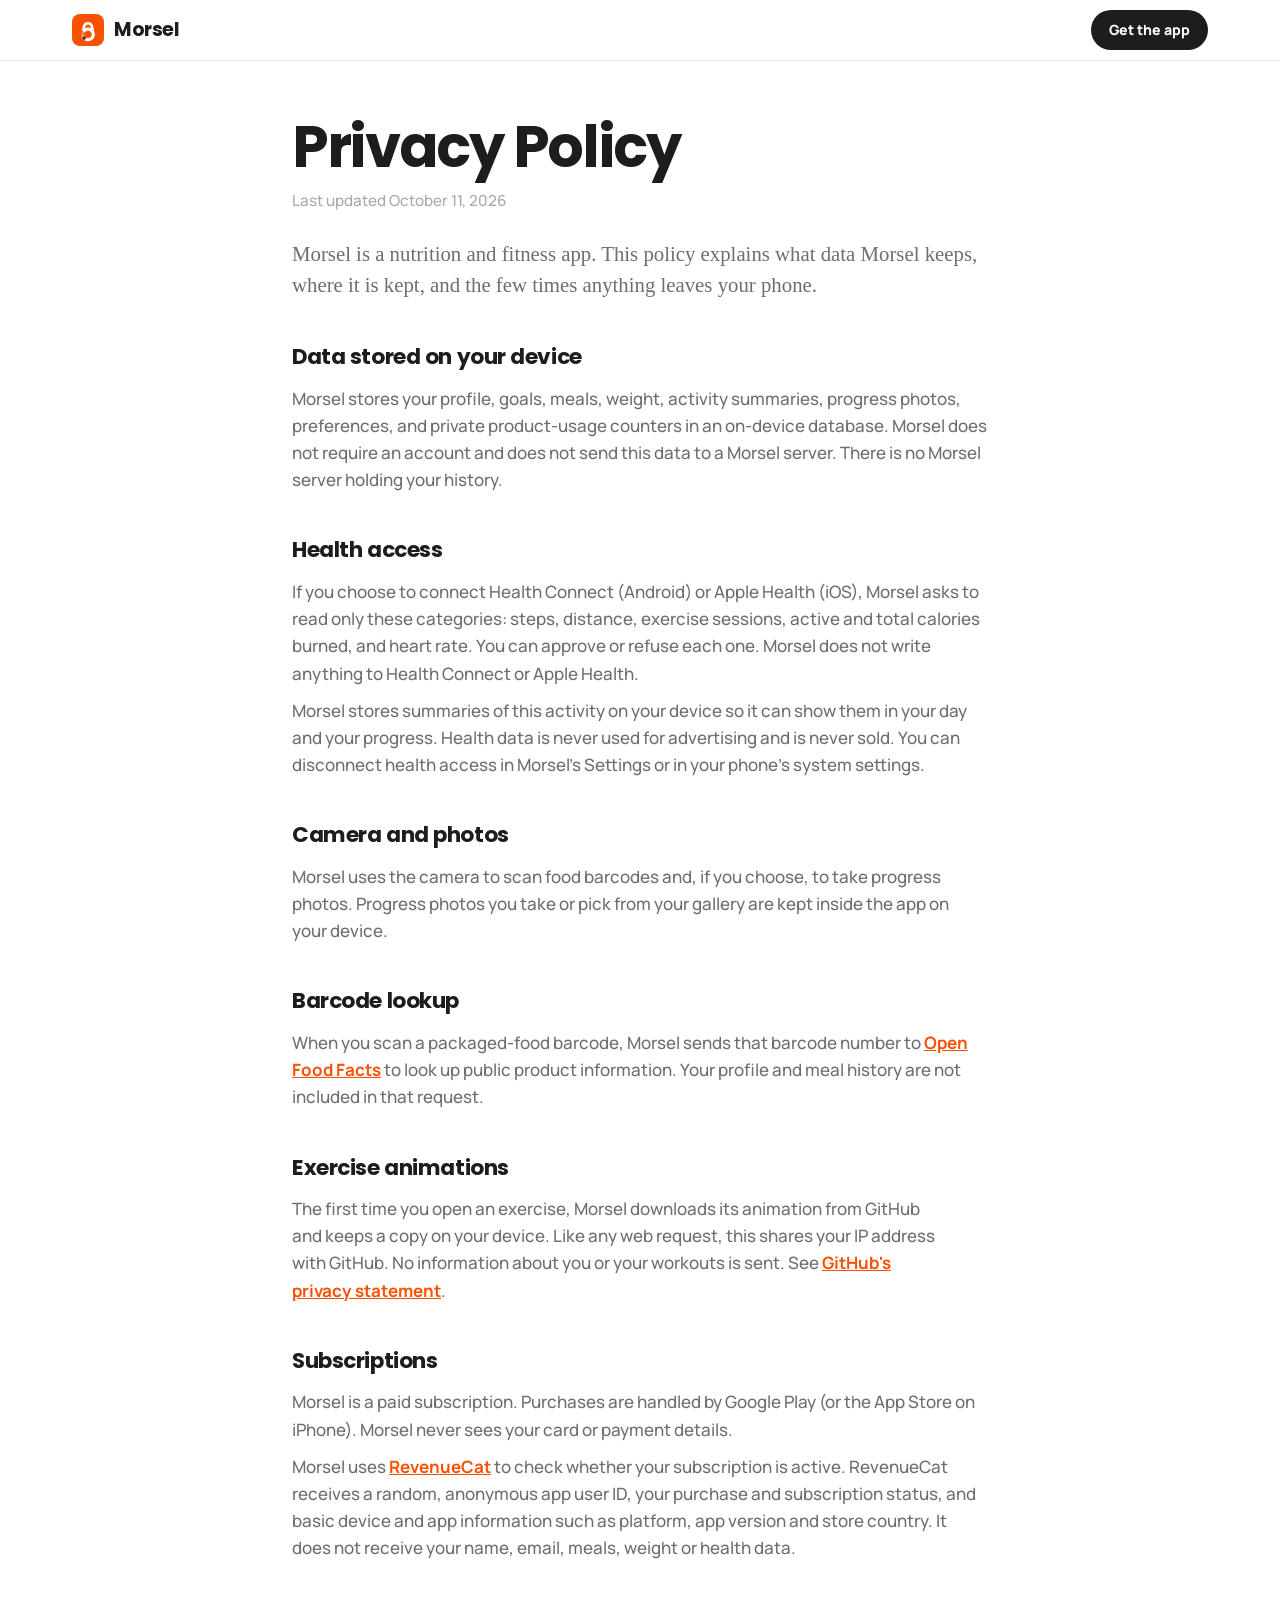
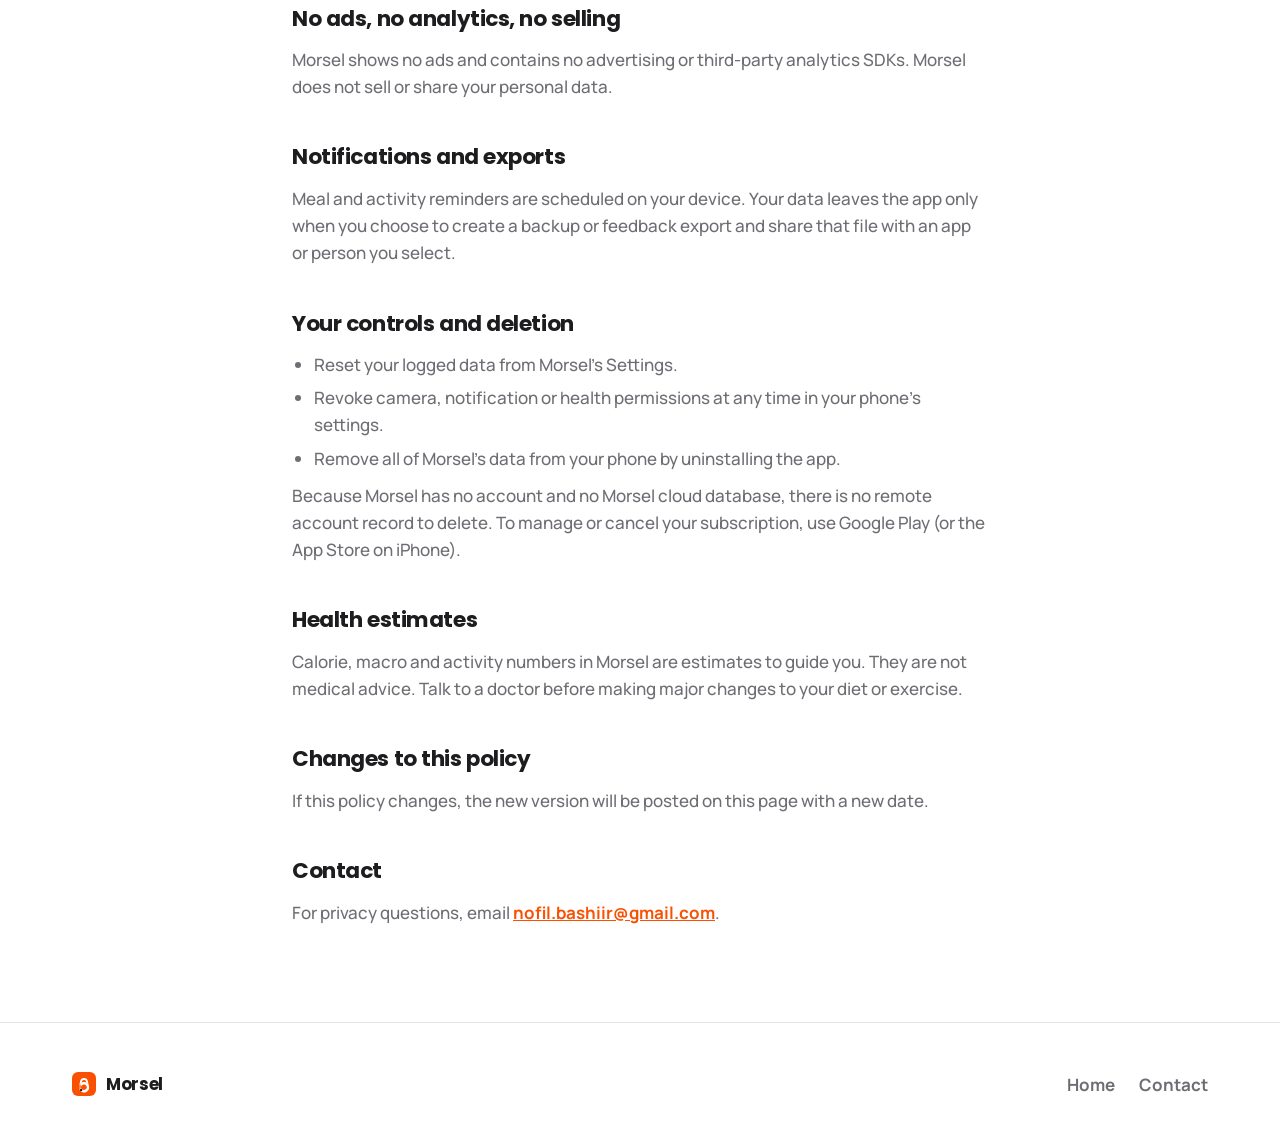
==== privacy.html @ 5d813081 "Morsel landing page and privacy policy Co-Authored-By: Claude Opus 5.5 <noreply@anthropic.com>" ====
<!doctype html>
<html lang="en">
<head>
  <meta charset="utf-8">
  <meta name="viewport" content="width=device-width, initial-scale=1">
  <title>Morsel Privacy Policy</title>
  <meta name="description" content="How Morsel handles your data: stored on your device, no account, no ads.">
  <meta name="theme-color" content="#FA5002">
  <link rel="icon" type="image/svg+xml" href="img/morsel-icon.svg">
  <link rel="icon" type="image/png" href="img/favicon.png">
  <link rel="preconnect" href="https://fonts.googleapis.com">
  <link rel="preconnect" href="https://fonts.gstatic.com" crossorigin>
  <link href="https://fonts.googleapis.com/css2?family=Manrope:wght@500;600;700;800&family=Poppins:wght@600;700&display=swap" rel="stylesheet">
  <link rel="stylesheet" href="styles.css?v=7">
</head>
<body>

  <header class="nav">
    <div class="wrap nav-inner">
      <a class="brand" href="index.html" aria-label="Morsel home">
        <img src="img/morsel-icon.svg" alt="" width="32" height="32">
        <span>Morsel</span>
      </a>
      <a class="nav-cta" href="https://play.google.com/store/apps/details?id=com.morsel.app">Get the app</a>
    </div>
  </header>

  <main class="doc">
    <div class="wrap">
      <h1>Privacy Policy</h1>
      <p class="updated">Last updated October 11, 2026</p>
      <p class="intro">Morsel is a nutrition and fitness app. This policy explains what data Morsel keeps, where it is kept, and the few times anything leaves your phone.</p>

      <section>
        <h2>Data stored on your device</h2>
        <p>Morsel stores your profile, goals, meals, weight, activity summaries, progress photos, preferences, and private product-usage counters in an on-device database. Morsel does not require an account and does not send this data to a Morsel server. There is no Morsel server holding your history.</p>
      </section>

      <section>
        <h2>Health access</h2>
        <p>If you choose to connect Health Connect (Android) or Apple Health (iOS), Morsel asks to read only these categories: steps, distance, exercise sessions, active and total calories burned, and heart rate. You can approve or refuse each one. Morsel does not write anything to Health Connect or Apple Health.</p>
        <p>Morsel stores summaries of this activity on your device so it can show them in your day and your progress. Health data is never used for advertising and is never sold. You can disconnect health access in Morsel's Settings or in your phone's system settings.</p>
      </section>

      <section>
        <h2>Camera and photos</h2>
        <p>Morsel uses the camera to scan food barcodes and, if you choose, to take progress photos. Progress photos you take or pick from your gallery are kept inside the app on your device.</p>
      </section>

      <section>
        <h2>Barcode lookup</h2>
        <p>When you scan a packaged-food barcode, Morsel sends that barcode number to <a href="https://world.openfoodfacts.org/privacy">Open Food Facts</a> to look up public product information. Your profile and meal history are not included in that request.</p>
      </section>

      <section>
        <h2>Exercise animations</h2>
        <p>The first time you open an exercise, Morsel downloads its animation from GitHub and keeps a copy on your device. Like any web request, this shares your IP address with GitHub. No information about you or your workouts is sent. See <a href="https://docs.github.com/en/site-policy/privacy-policies/github-general-privacy-statement">GitHub's privacy statement</a>.</p>
      </section>

      <section>
        <h2>Subscriptions</h2>
        <p>Morsel is a paid subscription. Purchases are handled by Google Play (or the App Store on iPhone). Morsel never sees your card or payment details.</p>
        <p>Morsel uses <a href="https://www.revenuecat.com/privacy/">RevenueCat</a> to check whether your subscription is active. RevenueCat receives a random, anonymous app user ID, your purchase and subscription status, and basic device and app information such as platform, app version and store country. It does not receive your name, email, meals, weight or health data.</p>
      </section>

      <section>
        <h2>No ads, no analytics, no selling</h2>
        <p>Morsel shows no ads and contains no advertising or third-party analytics SDKs. Morsel does not sell or share your personal data.</p>
      </section>

      <section>
        <h2>Notifications and exports</h2>
        <p>Meal and activity reminders are scheduled on your device. Your data leaves the app only when you choose to create a backup or feedback export and share that file with an app or person you select.</p>
      </section>

      <section>
        <h2>Your controls and deletion</h2>
        <ul>
          <li>Reset your logged data from Morsel's Settings.</li>
          <li>Revoke camera, notification or health permissions at any time in your phone's settings.</li>
          <li>Remove all of Morsel's data from your phone by uninstalling the app.</li>
        </ul>
        <p>Because Morsel has no account and no Morsel cloud database, there is no remote account record to delete. To manage or cancel your subscription, use Google Play (or the App Store on iPhone).</p>
      </section>

      <section>
        <h2>Health estimates</h2>
        <p>Calorie, macro and activity numbers in Morsel are estimates to guide you. They are not medical advice. Talk to a doctor before making major changes to your diet or exercise.</p>
      </section>

      <section>
        <h2>Changes to this policy</h2>
        <p>If this policy changes, the new version will be posted on this page with a new date.</p>
      </section>

      <section>
        <h2>Contact</h2>
        <p>For privacy questions, email <a href="mailto:nofil.bashiir@gmail.com">nofil.bashiir@gmail.com</a>.</p>
      </section>
    </div>
  </main>

  <footer class="footer">
    <div class="wrap footer-inner">
      <a class="brand brand-small" href="index.html">
        <img src="img/morsel-icon.svg" alt="" width="24" height="24">
        <span>Morsel</span>
      </a>
      <nav class="footer-links" aria-label="Footer">
        <a href="index.html">Home</a>
        <a href="mailto:nofil.bashiir@gmail.com">Contact</a>
      </nav>
    </div>
  </footer>

</body>
</html>
---- styles.css ----
/* Morsel — landing page. Colours are the app's own tokens (src/lib/theme.tsx). */

:root {
  --accent: #FA5002;
  --accent-mid: #FC854E;
  --accent-light: #FFD5BF;
  --accent-soft: #FFEFE7;
  --grad: linear-gradient(90deg, #FF8A1F 0%, #FA5002 55%, #E2380B 100%);

  --page: #FFFFFF;
  --gray: #F5F5F7;
  --card: #FFFFFF;
  --tile: #E9E9EC;
  --track: #EEEEF1;
  --ink: #1D1D1F;
  --ink-mid: #6E6D73;
  --ink-dim: #A9A8AE;
  --line: #E4E4E8;

  --dark: #000000;
  --dark-card: #1C1C1E;
  --on-dark: #F5F5F7;
  --on-dark-mid: #A1A1A6;

  --display: 'Poppins', system-ui, sans-serif;
  --sans: 'Manrope', system-ui, sans-serif;
  --serif: 'Source Serif 4', Georgia, serif;

  --r-lg: 36px;
  --r-md: 28px;
  --gutter: 16px;
}

@media (prefers-color-scheme: dark) {
  :root:not([data-theme="light"]) {
    --accent: #FF6B26;
    --accent-mid: #E8743F;
    --accent-light: #5A2A14;
    --accent-soft: #2A1A12;
    --page: #0F0F0E;
    --gray: #171716;
    --card: #1F1F1D;
    --tile: #262624;
    --track: #2E2E2B;
    --ink: #F5F4F2;
    --ink-mid: #A8A6A0;
    --ink-dim: #77756F;
    --line: #2E2E2B;
  }
}
:root[data-theme="dark"] {
  --accent: #FF6B26;
  --accent-mid: #E8743F;
  --accent-light: #5A2A14;
  --accent-soft: #2A1A12;
  --page: #0F0F0E;
  --gray: #171716;
  --card: #1F1F1D;
  --tile: #262624;
  --track: #2E2E2B;
  --ink: #F5F4F2;
  --ink-mid: #A8A6A0;
  --ink-dim: #77756F;
  --line: #2E2E2B;
}

*, *::before, *::after { box-sizing: border-box; }
html { scroll-behavior: smooth; -webkit-text-size-adjust: 100%; }
body {
  margin: 0;
  background: var(--page);
  color: var(--ink);
  font-family: var(--sans);
  font-weight: 500;
  font-size: 17px;
  line-height: 1.6;
  -webkit-font-smoothing: antialiased;
  overflow-x: hidden;
}
img { max-width: 100%; display: block; }
a { color: inherit; }
p { margin: 0; text-wrap: pretty; }
h1, h2, h3 { margin: 0; font-family: var(--display); font-weight: 700; color: inherit; text-wrap: balance; }
figure { margin: 0; }

.wrap { width: 100%; max-width: 1200px; margin: 0 auto; padding: 0 var(--gutter); }
@media (min-width: 720px) { :root { --gutter: 32px; } }
.center { text-align: center; }

/* ---------- Type ---------- */

.mega {
  font-size: clamp(2.6rem, 8.4vw, 6.4rem);
  line-height: 1.02;
  letter-spacing: -0.045em;
}
.mega span { display: block; }
.big {
  font-size: clamp(2.2rem, 5.6vw, 4.4rem);
  line-height: 1.04;
  letter-spacing: -0.04em;
}
.big.narrow { max-width: 14ch; }
.grad {
  background: var(--grad);
  -webkit-background-clip: text;
  background-clip: text;
  color: transparent;
  /* Descenders (y, g) sit outside the box without this. */
  padding-bottom: .08em;
}
.serif {
  font-family: var(--serif);
  font-weight: 400;
  color: var(--ink-mid);
}
.lede {
  font-size: clamp(1.2rem, 2.2vw, 1.6rem);
  line-height: 1.45;
  max-width: 40ch;
  margin: 28px auto 0;
}
.lede-left { margin-left: 0; }
.kicker {
  font-family: var(--display);
  font-weight: 600;
  font-size: clamp(1.1rem, 1.8vw, 1.45rem);
  letter-spacing: -0.01em;
  color: var(--accent);
  margin-bottom: 18px;
}
.eyebrow-dim {
  font-family: var(--display);
  font-weight: 500;
  font-size: clamp(1.05rem, 1.7vw, 1.4rem);
  color: var(--on-dark-mid);
  margin-bottom: 24px;
}
.statement {
  font-family: var(--display);
  font-weight: 600;
  font-size: clamp(1.75rem, 3.8vw, 3.2rem);
  line-height: 1.16;
  letter-spacing: -0.035em;
  max-width: 24ch;
}

/* ---------- Sections ---------- */

.sec { padding: 96px 0; background: var(--page); }
.sec-gray { background: var(--gray); }
.sec-dark { background: var(--dark); color: var(--on-dark); }
.sec-dark .serif { color: var(--on-dark-mid); }
@media (min-width: 900px) { .sec { padding: 140px 0; } }

/* ---------- Nav ---------- */

.nav {
  position: sticky; top: 0; z-index: 20;
  background: color-mix(in srgb, var(--page) 82%, transparent);
  backdrop-filter: saturate(1.6) blur(14px);
  -webkit-backdrop-filter: saturate(1.6) blur(14px);
  border-bottom: 1px solid var(--line);
}
.nav-inner { display: flex; align-items: center; justify-content: space-between; height: 60px; }
.brand {
  display: inline-flex; align-items: center; gap: 10px;
  text-decoration: none;
  font-family: var(--display); font-weight: 700; font-size: 1.2rem; letter-spacing: -0.02em;
}
.brand img { border-radius: 8px; }
.nav-cta {
  background: var(--ink); color: var(--page);
  text-decoration: none; font-weight: 800; font-size: .88rem;
  padding: 9px 18px; border-radius: 999px;
}

/* ---------- CTA ---------- */

.cta { display: flex; flex-direction: column; align-items: center; text-align: center; margin-top: 64px; }
.play { display: inline-block; transition: transform .15s ease; }
.play:hover { transform: translateY(-2px); }
.play img { height: auto; }
.cta-note { margin-top: 4px; font-size: .9rem; color: var(--ink-mid); }
.sec-dark .cta-note { color: var(--on-dark-mid); }
.cta-note a { color: var(--accent); font-weight: 700; }

/* ---------- Image slots ---------- */

.slot {
  position: relative;
  overflow: hidden;
  border-radius: var(--r-lg);
  background: var(--tile);
}
.slot img { width: 100%; height: 100%; object-fit: cover; }
.slot figcaption { display: none; }
.slot.empty img { display: none; }
.slot.empty {
  background:
    repeating-linear-gradient(135deg, transparent 0 18px, color-mix(in srgb, var(--accent) 6%, transparent) 18px 36px),
    var(--tile);
}
.slot.empty figcaption {
  position: absolute; inset: 14px;
  display: flex; flex-direction: column; align-items: center; justify-content: center; gap: 6px;
  border: 2px dashed color-mix(in srgb, var(--ink) 18%, transparent);
  border-radius: calc(var(--r-lg) - 12px);
  text-align: center; padding: 20px;
  color: var(--ink-mid); font-size: .82rem; line-height: 1.4;
}
.slot.empty figcaption b { font-family: var(--display); font-size: .95rem; color: var(--ink); }
.sec-dark .slot.empty { --tile: #1C1C1E; }
.sec-dark .slot.empty figcaption { color: var(--on-dark-mid); border-color: rgba(255,255,255,.18); }
.sec-dark .slot.empty figcaption b { color: var(--on-dark); }
.slot-caption {
  position: absolute; left: 28px; bottom: 24px; right: 28px;
  color: #FFFFFF; font-family: var(--display); font-weight: 600; font-size: 1.1rem;
  text-shadow: 0 1px 12px rgba(0,0,0,.4);
}
.slot.empty .slot-caption { display: none; }

/* A phone mockup: transparent PNG sitting at the bottom of its card. */
.slot-phone { background: transparent; border-radius: 0; overflow: visible; }
.slot-phone img { object-fit: contain; object-position: bottom center; }
.slot-phone.empty { background: none; }
.slot-phone.empty figcaption {
  inset: 0 12% 0;
  border-radius: 36px 36px 0 0;
  border-bottom: 0;
}
/* A phone mockup photographed on a tile: the image is the whole tile. */
.slot-stage { --tile: var(--gray); }
.slot-stage-white { --tile: var(--card); }

.ratio-hand  { aspect-ratio: 1280 / 1460; }
.ratio-watch { aspect-ratio: 1600 / 1460; }
.ratio-photo { aspect-ratio: 1400 / 1500; }
.ratio-stage { aspect-ratio: 1200 / 1400; }

/* ---------- Tiles ---------- */

.tiles { display: grid; gap: 16px; margin-top: 72px; }
@media (min-width: 760px) {
  .tiles { gap: 20px; }
  .tiles-hero { grid-template-columns: 1280fr 1600fr; align-items: start; }
  .tiles-hero .ratio-watch { aspect-ratio: auto; height: 100%; }
}

/* ---------- Hero ---------- */

.hero { padding-top: 72px; }
.app-icon {
  display: inline-block;
  border-radius: 30px;
  box-shadow: 0 24px 60px -12px rgba(250, 80, 2, .45), 0 0 0 1px rgba(0,0,0,.04);
}
.app-icon img { border-radius: 30px; width: 120px; height: 120px; }
.app-icon-dark { box-shadow: 0 24px 70px -10px rgba(255, 107, 38, .55); margin-bottom: 40px; }
.app-name {
  font-family: var(--display); font-weight: 700; font-size: 1.7rem; letter-spacing: -0.03em;
  margin: 18px 0 56px;
}
.tags { margin-top: 40px; color: var(--ink-mid); font-weight: 600; font-size: 1rem; }
.tags i { font-style: normal; margin: 0 .35em; color: var(--ink-dim); }
.hero .cta { margin-top: 40px; }

/* ---------- Cards ---------- */

.card {
  background: var(--card);
  border-radius: var(--r-md);
  padding: 32px;
}
.card h3 { font-size: 1.4rem; letter-spacing: -0.025em; line-height: 1.2; }
.card p { margin-top: 12px; color: var(--ink-mid); font-size: 1.08rem; }
.card-dark { background: var(--dark-card); text-align: left; }
.card-dark p { color: var(--on-dark-mid); }

.facts {
  display: grid; gap: 28px;
  margin-top: 72px; padding-top: 40px;
  border-top: 1px solid var(--line);
}
.facts h3 { font-family: var(--sans); font-weight: 700; font-size: 1.05rem; color: var(--ink-mid); }
.facts p { margin-top: 8px; font-size: 1.15rem; line-height: 1.5; }
@media (min-width: 720px) { .facts { grid-template-columns: repeat(4, 1fr); } }

.pair { display: grid; gap: 20px; margin-top: 64px; }
.trio { display: grid; gap: 20px; margin-top: 64px; }
@media (min-width: 760px) {
  .pair { grid-template-columns: 1fr 1fr; }
  .trio { grid-template-columns: repeat(3, 1fr); }
}

.small-print {
  max-width: 62ch; margin: 40px auto 0;
  text-align: center; font-size: .95rem; line-height: 1.55;
  color: var(--ink-dim);
}
.sec-dark .small-print { color: var(--on-dark-mid); }

/* ---------- Problem vs the Morsel way ---------- */

.versus { display: grid; gap: 20px; margin-top: 64px; }
.vs { border-radius: var(--r-lg); padding: 36px 32px 40px; }
.vs h3 { font-size: clamp(1.4rem, 2.4vw, 1.85rem); line-height: 1.15; letter-spacing: -0.03em; margin-top: 28px; }
.vs > p:last-child { margin-top: 12px; font-size: 1.08rem; }
.vs-tag {
  display: inline-block;
  font-weight: 800; font-size: .8rem; letter-spacing: .08em; text-transform: uppercase;
  padding: 6px 12px; border-radius: 999px;
}
.vs-visual { margin-top: 24px; border-radius: 20px; padding: 22px; }
.vs-row { display: flex; align-items: center; gap: 14px; }
.vs-row + .vs-row { margin-top: 12px; }
.vs-label { width: 64px; font-size: .85rem; font-weight: 700; }
.dots { display: flex; gap: 8px; }
.dots i { width: 22px; height: 22px; border-radius: 50%; border: 2px solid currentColor; opacity: .35; }
.dots i.on { opacity: 1; }
.vs-pill {
  display: inline-block; margin-top: 18px;
  font-size: .85rem; font-weight: 800; line-height: 1.3;
  padding: 8px 14px; border-radius: 12px;
}

.vs-problem { background: var(--card); color: var(--ink); }
.vs-problem .vs-tag { background: var(--gray); color: var(--ink-mid); }
.vs-problem .vs-visual { background: var(--gray); color: var(--ink-dim); }
.vs-problem .vs-label { color: var(--ink-mid); }
.vs-problem .dots i.on { background: var(--ink-dim); border-color: var(--ink-dim); }
.vs-problem .vs-pill { background: var(--card); color: var(--ink-mid); text-decoration: line-through; text-decoration-thickness: 1.5px; }
.vs-problem > p:last-child { color: var(--ink-mid); }

.vs-morsel { background: #000000; color: #F5F5F7; }
.vs-morsel .vs-tag { background: #FA5002; color: #FFFFFF; }
.vs-morsel .vs-visual { background: #1C1C1E; color: #FF6B26; }
.vs-morsel .vs-label { color: #A1A1A6; }
.vs-morsel .dots i.on { background: #FF6B26; border-color: #FF6B26; }
.vs-morsel .vs-row + .vs-row .dots i:not(.on) { opacity: .2; }
.vs-morsel .vs-pill { background: rgba(255, 107, 38, .16); color: #FF8A4C; }
.vs-morsel > p:last-child { color: #A1A1A6; }
@media (min-width: 760px) { .versus { grid-template-columns: 1fr 1fr; } }

/* ---------- Feature split (copy + one image) ---------- */

.feature { display: grid; gap: 48px; align-items: center; }
.feature .big { font-size: clamp(2.2rem, 4.6vw, 3.8rem); }
.feature .grad { display: inline; }
@media (min-width: 900px) {
  .feature { grid-template-columns: 1.05fr 1fr; gap: 72px; }
  .feature-flip .feature-copy { order: 2; }
}

.points { list-style: none; margin: 32px 0 0; padding: 0; display: grid; gap: 14px; }
.points li { position: relative; padding-left: 34px; font-weight: 600; font-size: 1.05rem; }
.points li::before {
  content: '';
  position: absolute; left: 0; top: .15em;
  width: 22px; height: 22px; border-radius: 50%;
  background: var(--accent-soft)
    url("data:image/svg+xml,%3Csvg xmlns='http://www.w3.org/2000/svg' viewBox='0 0 20 20'%3E%3Cpath d='M6 10.5l2.6 2.6L14 7.6' fill='none' stroke='%23FA5002' stroke-width='2.2' stroke-linecap='round' stroke-linejoin='round'/%3E%3C/svg%3E") center / 22px no-repeat;
}

/* ---------- Interface cards ---------- */

.trio-screens { margin-top: 72px; }
.card-screen {
  display: flex; flex-direction: column;
  padding: 40px 36px 0;
  overflow: hidden;
  min-height: 640px;
}
.card-screen .kicker { font-size: 1.15rem; margin-bottom: 8px; }
.card-screen h3 { font-size: clamp(1.5rem, 2.4vw, 1.9rem); }
.card-screen .slot-phone { margin-top: auto; padding-top: 40px; aspect-ratio: 900 / 1200; width: 100%; }

/* ---------- Goals panel ---------- */

.panel {
  display: grid; grid-template-columns: repeat(3, 1fr); gap: 3%;
  margin-top: 72px;
  padding: 6% 4% 0;
  background: var(--gray);
  border-radius: var(--r-lg);
  overflow: hidden;
}
.panel .slot-phone { aspect-ratio: 900 / 1100; }
.panel .slot-phone.empty figcaption { inset: 0 4% 0; font-size: .75rem; }
.panel-captions { display: grid; gap: 16px; margin-top: 28px; }
.panel-captions p { color: var(--ink-mid); }
.panel-captions b { display: block; color: var(--ink); font-family: var(--display); font-size: 1.15rem; }
@media (min-width: 760px) { .panel-captions { grid-template-columns: repeat(3, 1fr); text-align: center; } }

.panel-dark { background: #1C1C1E; }
.sec-dark .panel-captions p { color: var(--on-dark-mid); }
.sec-dark .panel-captions b { color: var(--on-dark); }

/* ---------- Everything syncs ---------- */

.sync {
  display: grid;
  grid-template-columns: 1fr;
  justify-items: center;
  gap: 8px;
  margin-top: 72px;
  padding: 48px 24px;
  background: #111112;
  border: 1px solid #232325;
  border-radius: var(--r-lg);
}
.sync-devices { display: flex; align-items: flex-end; gap: 28px; }
.device { text-align: center; }
.device p { margin-top: 12px; font-size: .85rem; font-weight: 700; color: var(--on-dark-mid); }
.dev-watch { width: 104px; }
.dev-phone { width: 86px; }
.dev-num  { font-family: var(--display); font-weight: 700; font-size: 15px; fill: #F5F5F7; }
.dev-time { font-family: var(--display); font-weight: 600; font-size: 22px; fill: #F5F5F7; }
.dev-sub  { font-family: var(--sans); font-weight: 600; font-size: 8px; fill: #A1A1A6; }

.sync-lanes { display: flex; flex-wrap: wrap; justify-content: center; gap: 10px; max-width: 360px; }
.chip {
  position: relative; z-index: 1;
  display: inline-flex; align-items: center; gap: 8px;
  padding: 9px 16px;
  background: #1C1C1E; color: #F5F5F7;
  border: 1px solid #2E2E30; border-radius: 999px;
  font-weight: 700; font-size: .92rem; white-space: nowrap;
}
.chip i { width: 9px; height: 9px; border-radius: 50%; }

/* Phones: a vertical stream between devices, data and Morsel. */
.vflow {
  position: relative; width: 2px; height: 56px;
  background: repeating-linear-gradient(180deg, #3A3A3C 0 5px, transparent 5px 10px);
}
.vflow::after {
  content: ''; position: absolute; left: -4px; top: 0;
  width: 10px; height: 10px; border-radius: 50%;
  background: #FF6B26; box-shadow: 0 0 12px #FF6B26;
  animation: flow-down 1.6s ease-in infinite;
}
@keyframes flow-down { from { top: -4px; opacity: 0; } 20% { opacity: 1; } to { top: calc(100% - 6px); opacity: 0; } }

.sync-target { text-align: center; }
.target-icon {
  display: inline-block; border-radius: 28px;
  box-shadow: 0 0 0 10px rgba(255, 107, 38, .10), 0 0 0 22px rgba(255, 107, 38, .05), 0 20px 70px -6px rgba(255, 107, 38, .6);
  animation: pulse 2.4s ease-in-out infinite;
}
.target-icon img { width: 96px; height: 96px; border-radius: 26px; }
.sync-target p { margin-top: 18px; font-family: var(--display); font-weight: 700; font-size: 1.15rem; color: #F5F5F7; }
@keyframes pulse {
  0%, 100% { box-shadow: 0 0 0 10px rgba(255, 107, 38, .10), 0 0 0 22px rgba(255, 107, 38, .05), 0 20px 70px -6px rgba(255, 107, 38, .55); }
  50%      { box-shadow: 0 0 0 14px rgba(255, 107, 38, .14), 0 0 0 30px rgba(255, 107, 38, .06), 0 20px 80px -2px rgba(255, 107, 38, .75); }
}

.sync-caption {
  margin-top: 28px; text-align: center;
  font-family: var(--display); font-weight: 600;
  font-size: clamp(1.15rem, 2.2vw, 1.5rem); letter-spacing: -0.02em;
  color: var(--on-dark);
}

/* Wide screens: devices → four lanes of data → Morsel, left to right. */
@media (min-width: 860px) {
  .sync {
    grid-template-columns: auto 1fr auto;
    align-items: center;
    gap: 0;
    padding: 64px 56px;
  }
  .sync .vflow { display: none; }
  .sync-devices { padding-right: 8px; }
  .dev-watch { width: 120px; }
  .dev-phone { width: 96px; }
  .sync-lanes {
    flex-direction: column; flex-wrap: nowrap; gap: 22px;
    width: 100%; max-width: none; padding: 0 12px;
  }
  .lane { position: relative; display: flex; justify-content: center; }
  .lane::before {
    content: ''; position: absolute; left: 0; right: 0; top: 50%; height: 2px;
    background: repeating-linear-gradient(90deg, #3A3A3C 0 6px, transparent 6px 12px);
  }
  .lane::after {
    content: ''; position: absolute; top: calc(50% - 5px); left: 0;
    width: 10px; height: 10px; border-radius: 50%;
    background: #FF6B26; box-shadow: 0 0 12px #FF6B26;
    animation: flow-right 2.4s linear infinite;
  }
  .lane:nth-child(2)::after { animation-delay: .6s; }
  .lane:nth-child(3)::after { animation-delay: 1.2s; }
  .lane:nth-child(4)::after { animation-delay: 1.8s; }
  .sync-target { padding-left: 8px; }
  .target-icon img { width: 112px; height: 112px; border-radius: 30px; }
  .target-icon { border-radius: 32px; }
}
@keyframes flow-right { from { left: 0; opacity: 0; } 10% { opacity: 1; } 90% { opacity: 1; } to { left: calc(100% - 10px); opacity: 0; } }

.card-once { padding: 44px 40px; }
.card-once h3 { font-size: clamp(1.6rem, 2.8vw, 2.2rem); letter-spacing: -0.035em; }
.once-list { margin-top: 28px; display: grid; gap: 22px; }
.once-list > div { padding-top: 20px; border-top: 1px solid #2E2E30; }
.once-list b { font-family: var(--display); font-size: 1.1rem; color: var(--on-dark); }
.once-list p { margin-top: 6px; font-size: 1rem; }

/* ---------- Steps ---------- */

.steps-card { padding: 36px 32px; }
.steps-title { margin: 0 !important; font-family: var(--display); font-weight: 700; font-size: 1.15rem !important; color: var(--ink) !important; }
.steps-chart { width: 100%; margin-top: 20px; overflow: visible; }
.steps-stats { display: grid; gap: 24px; margin-top: 28px; padding-top: 28px; border-top: 1px solid var(--line); }
.steps-stats .stat {
  margin: 0; color: var(--ink);
  font-family: var(--display); font-weight: 700;
  font-size: clamp(2.2rem, 4vw, 3rem); letter-spacing: -0.05em; line-height: 1;
}
.steps-stats .stat + p { margin-top: 8px; font-size: 1rem; }
@media (min-width: 560px) { .steps-stats { grid-template-columns: 1fr 1fr; } }

.svg-small { font-family: var(--sans); font-weight: 600; font-size: 12px; fill: var(--ink-mid); }
.svg-label { font-family: var(--sans); font-weight: 800; font-size: 13px; fill: var(--ink-mid); }
.svg-accent { fill: var(--accent); }

/* ---------- The small things ---------- */

.smalls { display: grid; gap: 20px; margin-top: 64px; }
.small { padding: 32px 30px; }
.small-icon {
  display: inline-flex; align-items: center; justify-content: center;
  width: 48px; height: 48px; border-radius: 14px;
  background: var(--accent-soft); color: var(--accent);
  margin-bottom: 22px;
}
.small-icon svg { width: 26px; height: 26px; }
.small h3 { font-size: 1.25rem; }
.small p { font-size: 1rem; }
@media (min-width: 640px) { .smalls { grid-template-columns: repeat(2, 1fr); } }
@media (min-width: 1000px) { .smalls { grid-template-columns: repeat(3, 1fr); } }

/* ---------- Day states ---------- */

.states {
  display: grid; gap: 16px;
  grid-template-columns: repeat(2, 1fr);
  margin-top: 64px;
}
.state-card {
  background: #000000;
  color: #F5F5F7;
  border-radius: var(--r-md);
  padding: 24px 22px 26px;
  aspect-ratio: 320 / 410;
  display: flex; flex-direction: column;
}
.state-card svg { width: 56%; margin: 4px auto 0; }
.state-name { margin-top: auto; padding-top: 12px; font-family: var(--display); font-weight: 700; font-size: 1.25rem; letter-spacing: -0.02em; }
.state-line { margin-top: 6px; font-size: .88rem; line-height: 1.4; color: #A1A1A6; min-height: 5.6em; }
.state-desc { margin-top: 14px; color: var(--ink-mid); font-size: .98rem; line-height: 1.45; }
@media (min-width: 640px) { .states { grid-template-columns: repeat(3, 1fr); } }
@media (min-width: 1000px) { .states { grid-template-columns: repeat(5, 1fr); gap: 20px; } }

.pair-photo { align-items: stretch; }
.card-stats { background: var(--gray); padding: 48px 44px; display: flex; flex-direction: column; justify-content: center; }
.card-stats hr { border: 0; border-top: 1px solid var(--line); margin: 32px 0; width: 100%; }
.card-stats .stat {
  margin: 0; color: var(--ink);
  font-family: var(--display); font-weight: 700;
  font-size: clamp(2.8rem, 5vw, 4rem); letter-spacing: -0.05em; line-height: 1;
}
.card-stats .stat.grad { color: transparent; }
.card-stats .stat + p { margin-top: 10px; }

/* ---------- Five screens ---------- */

.shots {
  display: grid; gap: 16px;
  margin-top: 72px;
  grid-template-columns: repeat(5, minmax(240px, 1fr));
  overflow-x: auto;
  scroll-snap-type: x mandatory;
  padding-bottom: 12px;
}
.shot {
  scroll-snap-align: start;
  display: flex; flex-direction: column;
  background: var(--card);
  border: 1px solid var(--line);
  border-radius: var(--r-md);
  padding: 28px 24px 0;
  overflow: hidden;
  box-shadow: 0 20px 40px -28px rgba(0,0,0,.25);
}
.shot h3 {
  font-size: 1.4rem; line-height: 1.08; letter-spacing: -0.01em;
  text-transform: uppercase;
}
.shot h3 span { display: block; color: var(--accent); }
.shot > p { margin-top: 10px; color: var(--ink-mid); font-size: .88rem; line-height: 1.35; }
.shot .slot-phone { margin-top: auto; padding-top: 24px; aspect-ratio: 700 / 1100; }
.shot .slot-phone.empty figcaption { inset: 24px 6% 0; font-size: .75rem; }
@media (min-width: 1100px) { .shots { overflow: visible; grid-template-columns: repeat(5, 1fr); } }

/* ---------- Pricing ---------- */

.plans { display: grid; gap: 20px; max-width: 760px; margin-top: 64px; }
.plan { border: 2px solid var(--line); background: var(--card); }
.plan-best { border-color: var(--accent); }
.plan h3 { margin-top: 16px; }
.plan-tag {
  display: inline-block; margin: 0 !important;
  font-size: .8rem !important; font-weight: 800;
  color: #FFFFFF !important; background: var(--accent);
  padding: 5px 12px; border-radius: 999px;
}
.plan-tag-quiet { background: var(--gray); color: var(--ink-mid) !important; }
.price {
  font-family: var(--display); font-weight: 700;
  font-size: 3rem !important; letter-spacing: -0.04em; line-height: 1.1;
  color: var(--ink) !important; margin-top: 8px !important;
}
.price span { font-family: var(--sans); font-size: 1rem; font-weight: 700; color: var(--ink-mid); letter-spacing: 0; margin-left: 4px; }
.fine { max-width: 560px; margin: 28px auto 0; font-size: .85rem; color: var(--ink-dim); }
@media (min-width: 720px) { .plans { grid-template-columns: 1fr 1fr; } }

/* ---------- Footer ---------- */

.footer { padding: 48px 0 120px; border-top: 1px solid var(--line); background: var(--page); }
.footer-inner { display: grid; gap: 20px; }
.brand-small { font-size: 1.05rem; }
.brand-small img { border-radius: 6px; }
.footer-links { display: flex; flex-wrap: wrap; gap: 24px; }
.footer-links a { color: var(--ink-mid); text-decoration: none; font-weight: 700; }
.footer-links a:hover { color: var(--accent); }
.legal { font-size: .82rem; color: var(--ink-dim); max-width: 60ch; }
@media (min-width: 720px) {
  .footer { padding-bottom: 48px; }
  .footer-inner { grid-template-columns: auto 1fr; align-items: center; }
  .footer-links { justify-content: flex-end; }
  .legal { grid-column: 1 / -1; }
}

/* ---------- Sticky download bar (phones) ---------- */

.sticky-cta {
  position: fixed; left: 12px; right: 12px;
  bottom: calc(12px + env(safe-area-inset-bottom));
  z-index: 30;
  display: flex; align-items: center; gap: 12px;
  padding: 10px 10px 10px 12px;
  background: var(--card); color: var(--ink);
  border: 1px solid var(--line); border-radius: 20px;
  box-shadow: 0 20px 40px -16px rgba(0,0,0,.3);
  text-decoration: none;
}
.sticky-cta img { border-radius: 9px; }
.sticky-text { display: flex; flex-direction: column; line-height: 1.25; flex: 1; }
.sticky-text strong { font-family: var(--display); font-size: 1rem; }
.sticky-text small { color: var(--ink-mid); font-size: .8rem; }
.sticky-btn { background: var(--accent); color: #FFFFFF; font-weight: 800; padding: 10px 20px; border-radius: 999px; }
@media (min-width: 720px) { .sticky-cta { display: none; } }

/* ---------- Privacy policy page ---------- */

.doc { padding: 56px 0 96px; }
.doc .wrap { max-width: 760px; }
.doc h1 { font-size: clamp(2.4rem, 6vw, 3.6rem); letter-spacing: -0.04em; line-height: 1.05; }
.doc .updated { margin-top: 12px; color: var(--ink-dim); font-size: .95rem; }
.doc .intro { margin-top: 24px; font-family: var(--serif); font-size: 1.3rem; line-height: 1.5; color: var(--ink-mid); }
.doc section { margin-top: 40px; }
.doc h2 { font-size: 1.35rem; letter-spacing: -0.02em; }
.doc section p, .doc section li { color: var(--ink-mid); }
.doc section p { margin-top: 10px; }
.doc ul { margin: 10px 0 0; padding-left: 22px; }
.doc li { margin-top: 6px; }
.doc a { color: var(--accent); font-weight: 700; }

@media (prefers-reduced-motion: reduce) {
  html { scroll-behavior: auto; }
  .play { transition: none; }
  .vflow::after, .lane::after, .target-icon { animation: none; }
}

/* Kickers keep their orange inside cards (where .card p would grey them). */
.card .kicker { color: var(--accent); margin-top: 0; font-size: 1.05rem; }
.card-dark .kicker { color: #FF6B26; }
.card-stats h3 { font-size: clamp(1.6rem, 2.8vw, 2.2rem); letter-spacing: -0.035em; line-height: 1.12; }
.card-screen { background: var(--gray); }

/* Two goals, two phones. */
.panel.panel-two { grid-template-columns: repeat(2, 1fr); gap: 6%; padding: 6% 12% 0; }
@media (min-width: 760px) { .panel-captions.panel-two { grid-template-columns: repeat(2, 1fr); padding: 0 12%; } }

/* The once-list on a light card. */
.once-light > div { border-top-color: var(--line); }
.once-light b { color: var(--ink); }
.card-stats .once-list { margin-top: 24px; }

/* Side by side, a photo takes the height of the card next to it instead of its own shape. */
@media (min-width: 760px) {
  .pair-photo > .slot { aspect-ratio: auto; min-height: 520px; }
}

/* ======================================================================
   PHONES (under 760px). Everything above is the desktop design; this block
   only tightens it for a narrow screen: shorter sections, swipeable rows
   instead of tall stacks, and side-by-side tiles where they fit.
   ====================================================================== */

.swipe-hint { display: none; }

/* The pinned bar slides in only after the hero's own badge has gone. */
.sticky-cta { transform: translateY(160%); transition: transform .28s ease; }
.sticky-cta.show { transform: none; }

@media (max-width: 759px) {
  body { font-size: 16px; }

  .sec { padding: 64px 0; }
  .cta { margin-top: 36px; }
  .cta .play img { width: 160px; }
  .lede { margin-top: 18px; font-size: 1.12rem; }
  .kicker { margin-bottom: 12px; font-size: 1.05rem; }
  .mega { font-size: clamp(2.3rem, 10.5vw, 3rem); }
  .big, .feature .big { font-size: clamp(2rem, 9vw, 2.6rem); }
  .statement { font-size: 1.6rem; }
  .small-print { margin-top: 28px; font-size: .88rem; }

  /* Swipeable rows: cards peek in from the right. */
  .rail {
    display: flex !important;
    gap: 12px;
    overflow-x: auto;
    scroll-snap-type: x mandatory;
    scroll-padding-inline: var(--gutter);
    padding-bottom: 6px;
    scrollbar-width: none;
    -webkit-overflow-scrolling: touch;
  }
  .rail::-webkit-scrollbar { display: none; }
  .rail > * { flex: 0 0 80%; scroll-snap-align: start; }
  /* A rail inside a .wrap reaches the screen edge. */
  .states.rail { margin: 0 calc(-1 * var(--gutter)); padding-inline: var(--gutter); }
  .swipe-hint {
    display: block; margin-top: 20px;
    font-size: .85rem; font-weight: 700; color: var(--ink-dim);
  }
  .swipe-hint span { display: inline-block; animation: nudge 1.6s ease-in-out infinite; }
  @keyframes nudge { 50% { transform: translateX(5px); } }
  .center .swipe-hint, .wrap > .swipe-hint:only-child { text-align: center; }

  /* Hero: shorter, photos side by side. */
  .hero { padding-top: 40px; }
  .app-icon img { width: 84px; height: 84px; border-radius: 22px; }
  .app-icon { border-radius: 22px; }
  .app-name { font-size: 1.3rem; margin: 10px 0 28px; }
  .tags { margin-top: 22px; font-size: .88rem; }
  .hero .cta { margin-top: 28px; }
  .tiles { margin-top: 44px; }
  .tiles-hero { grid-template-columns: 1fr 1fr; gap: 10px; }
  .tiles-hero .slot { aspect-ratio: 3 / 4; border-radius: 24px; }

  /* Placeholders: smaller type so they fit narrow tiles. */
  .slot.empty figcaption { inset: 8px; padding: 10px; font-size: .7rem; border-radius: 18px; }
  .slot.empty figcaption b { font-size: .78rem; word-break: break-all; }
  .slot-phone.empty figcaption { inset: 0 8% 0; }

  /* Overview: facts two by two. */
  .facts { grid-template-columns: 1fr 1fr; gap: 22px 16px; margin-top: 44px; padding-top: 28px; }
  .facts h3 { font-size: .9rem; }
  .facts p { font-size: .98rem; }
  .versus { margin-top: 40px; gap: 12px; }
  .vs { padding: 26px 22px 28px; border-radius: 28px; }
  .vs-visual { padding: 16px; margin-top: 18px; }
  .dots i { width: 18px; height: 18px; }
  .vs h3 { margin-top: 20px; font-size: 1.35rem; }
  .vs > p:last-child { font-size: 1rem; }

  /* Goals: two bigger phones, captions side by side. */
  .panel.panel-two { margin-top: 40px; padding: 8% 6% 0; gap: 5%; border-radius: 28px; }
  .panel-captions.panel-two { grid-template-columns: 1fr 1fr; gap: 14px; margin-top: 20px; }
  .panel-captions p { font-size: .92rem; line-height: 1.45; }
  .panel-captions b { font-size: 1.05rem; }

  /* Feature splits. */
  .feature { gap: 32px; }
  .points { margin-top: 22px; gap: 10px; }
  .points li { font-size: .98rem; }
  .ratio-stage { aspect-ratio: 1 / 1; }

  /* Sync. */
  .sync { margin-top: 40px; padding: 32px 16px; border-radius: 28px; }
  .chip { font-size: .85rem; padding: 8px 13px; }
  .sync-caption { margin-top: 20px; }

  /* Photo + card pairs: a shorter photo. */
  .pair { margin-top: 40px; gap: 12px; }
  .pair-photo > .slot { aspect-ratio: 4 / 3; border-radius: 28px; }
  .card { padding: 24px 22px; border-radius: 24px; }
  .card h3 { font-size: 1.25rem; }
  .card p { font-size: 1rem; }
  .card-once, .card-stats { padding: 28px 22px; }
  .card-once h3, .card-stats h3 { font-size: 1.5rem; }
  .once-list { gap: 16px; margin-top: 20px; }
  .once-list > div { padding-top: 16px; }

  /* Steps card. */
  .steps-card { padding: 24px 20px; }
  .steps-stats { grid-template-columns: 1fr 1fr; gap: 16px; }
  .steps-stats .stat { font-size: 2rem; }
  .steps-stats .stat + p { font-size: .88rem; }

  /* Day verdicts: a swipeable row, two cards in view. */
  .states { margin-top: 12px; gap: 10px; }
  .states.rail > * { flex-basis: 44%; }
  .state-card { padding: 18px 16px 18px; border-radius: 22px; }
  .state-name { font-size: 1.1rem; }
  .state-line { font-size: .8rem; min-height: 6.4em; }
  .state-desc { font-size: .88rem; }

  /* Inside the app: swipe through the three screens. */
  .trio-screens { margin-top: 12px; }
  .card-screen { min-height: 0; padding: 28px 24px 0; }
  .card-screen h3 { font-size: 1.45rem; }
  .card-screen .slot-phone { padding-top: 24px; }

  /* The small things: two by two, compact. */
  .smalls { grid-template-columns: 1fr 1fr; gap: 10px; margin-top: 36px; }
  .small { padding: 18px 16px; }
  .small-icon { width: 38px; height: 38px; border-radius: 11px; margin-bottom: 14px; }
  .small-icon svg { width: 21px; height: 21px; }
  .small h3 { font-size: 1rem; line-height: 1.25; }
  .small p { font-size: .86rem; line-height: 1.45; margin-top: 6px; }

  /* Five screens: one card and a peek. */
  .shots { margin-top: 12px; grid-template-columns: none; }
  .shots.rail > * { flex-basis: 70%; }
  .shot { padding: 24px 20px 0; }

  /* Privacy: one compact list instead of three cards. */
  .sec-gray .trio { gap: 0; margin-top: 32px; background: var(--card); border-radius: 24px; overflow: hidden; }
  .sec-gray .trio .card { border-radius: 0; padding: 20px 22px; }
  .sec-gray .trio .card + .card { border-top: 1px solid var(--line); }
  .sec-gray .trio .card p { margin-top: 4px; font-size: .95rem; }

  /* Pricing. */
  .plans { margin-top: 36px; gap: 12px; }
  .price { font-size: 2.5rem !important; }

  .app-icon-dark { margin-bottom: 28px; }
}

/* Phones: "Three screens" swipes exactly like "Five screens". */
@media (max-width: 759px) {
  .trio-screens.rail > * { flex-basis: 70%; }
  .trio-screens .card-screen { padding: 24px 20px 0; border: 1px solid var(--line); }
  .trio-screens .card-screen h3 { font-size: 1.3rem; }
  .trio-screens .card-screen p { font-size: .92rem; }
}


/* Phones: the day verdicts as stacked cards, two per row; the fifth spans the row. */
@media (max-width: 759px) {
  .states { display: grid; grid-template-columns: 1fr 1fr; gap: 16px 10px; margin-top: 28px; }
  .state-card { aspect-ratio: auto; min-height: 210px; padding: 16px 14px 18px; }
  .state-card svg { width: 46%; }
  .state:last-child { grid-column: 1 / -1; }
  .state:last-child .state-card {
    min-height: 0; display: grid; grid-template-columns: 56px 1fr;
    column-gap: 16px; align-items: center;
  }
  .state:last-child .state-card svg { grid-row: 1 / span 2; width: 56px; margin: 0; }
  .state:last-child .state-name { grid-column: 2; margin-top: 0; padding-top: 0; align-self: end; }
  .state:last-child .state-line { grid-column: 2; min-height: 0; align-self: start; }
}
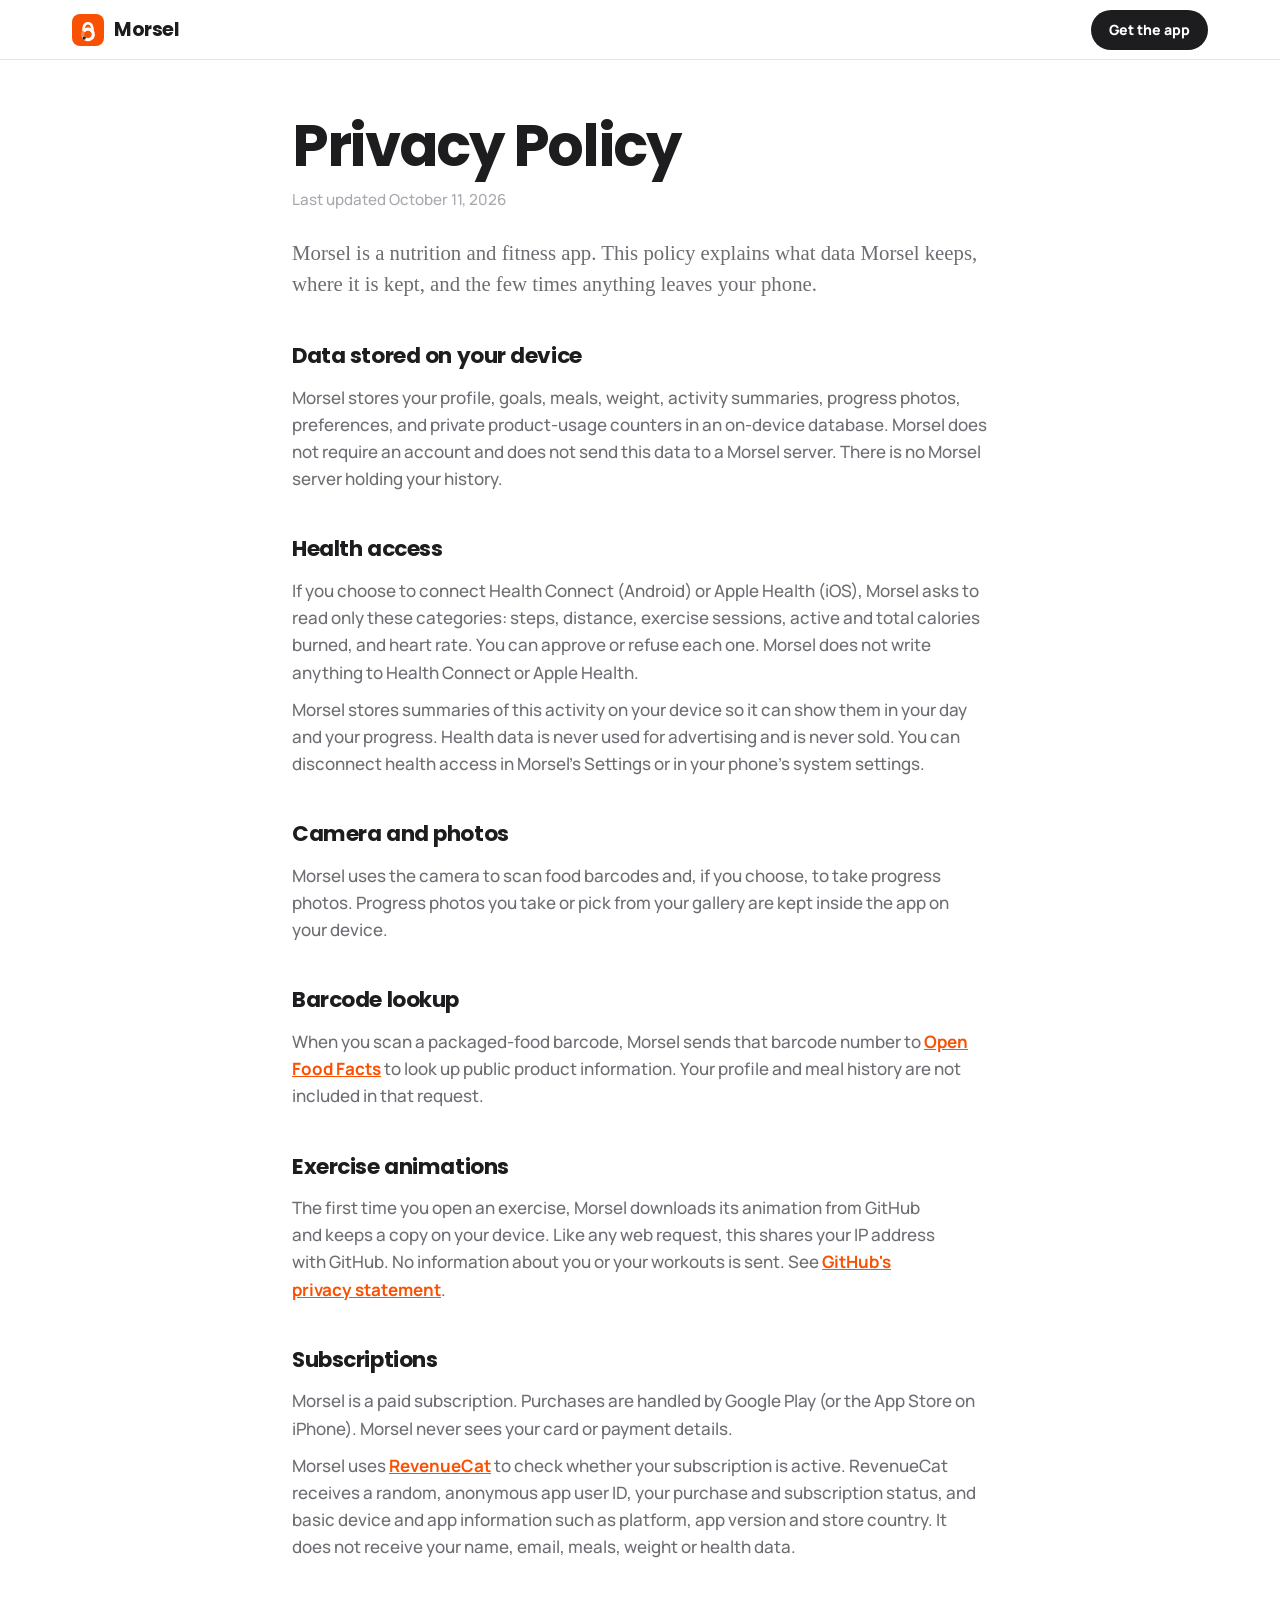
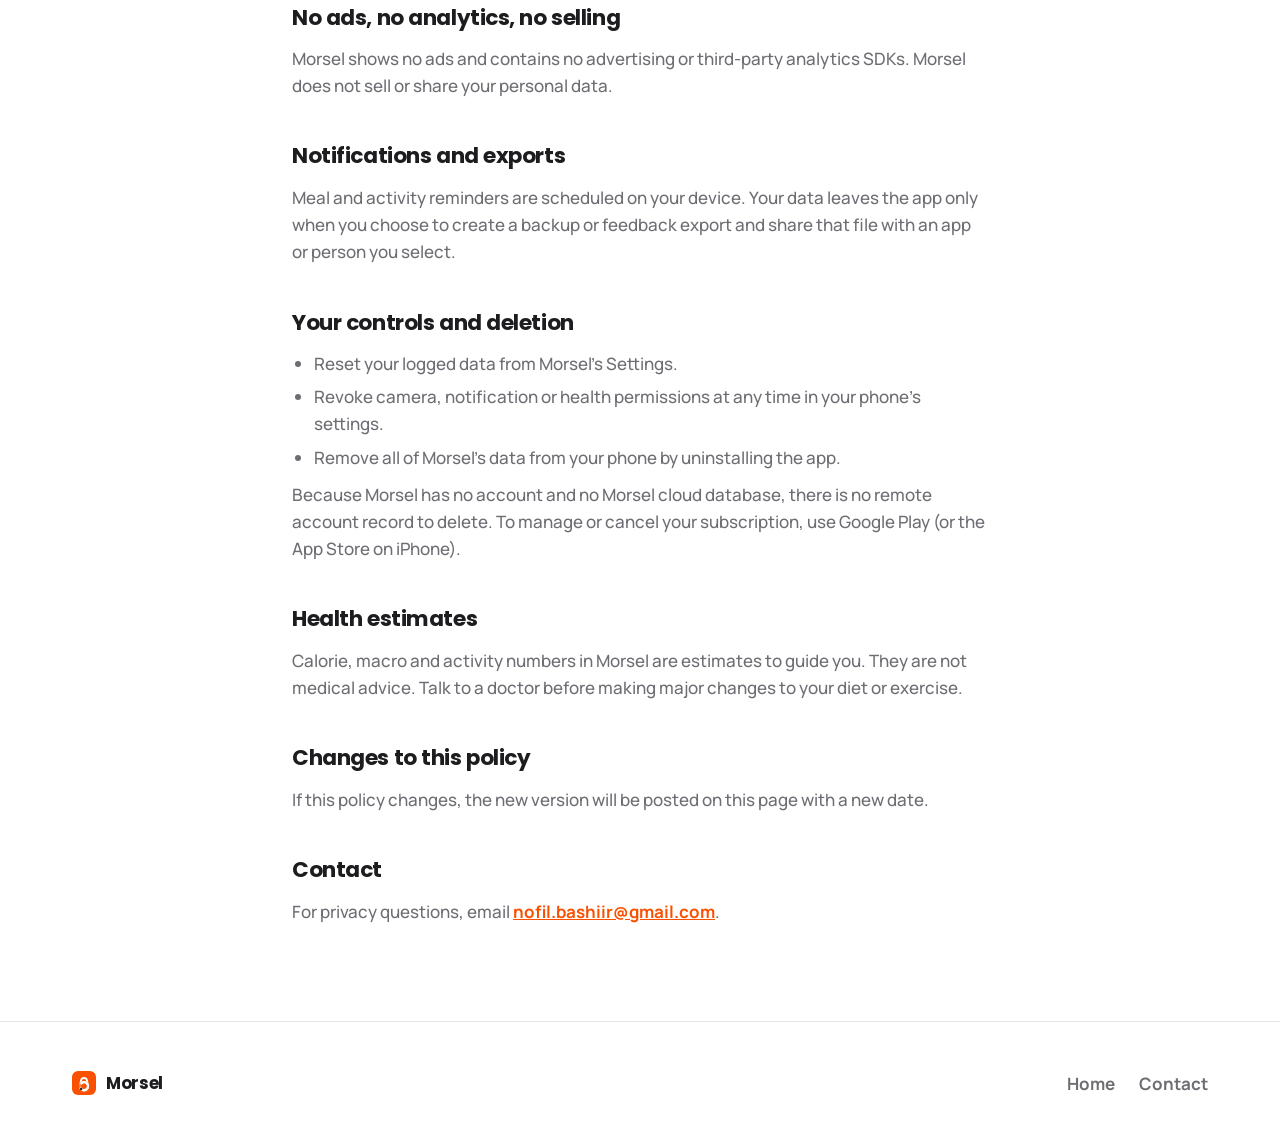
==== commit 01cc5a60: "home banner" ====
--- a/privacy.html
+++ b/privacy.html
@@ -11,7 +11,7 @@
   <link rel="preconnect" href="https://fonts.googleapis.com">
   <link rel="preconnect" href="https://fonts.gstatic.com" crossorigin>
   <link href="https://fonts.googleapis.com/css2?family=Manrope:wght@500;600;700;800&family=Poppins:wght@600;700&display=swap" rel="stylesheet">
-  <link rel="stylesheet" href="styles.css?v=7">
+  <link rel="stylesheet" href="styles.css?v=8">
 </head>
 <body>
 
--- a/styles.css
+++ b/styles.css
@@ -155,12 +155,18 @@
 
 /* ---------- Nav ---------- */
 
-.nav {
-  position: sticky; top: 0; z-index: 20;
+/* On the home page the bar starts out empty (.top): the logo sits beside the
+   hero headline instead. Once the page scrolls, the logo flies up into the bar
+   (index.html's script), the bar fades in and the name slides out of the logo.
+   Other pages never get .top, so they show an ordinary bar. */
+.nav { position: sticky; top: 0; z-index: 20; isolation: isolate; }
+.nav::before {
+  content: ''; position: absolute; inset: 0; z-index: -1;
   background: color-mix(in srgb, var(--page) 82%, transparent);
   backdrop-filter: saturate(1.6) blur(14px);
   -webkit-backdrop-filter: saturate(1.6) blur(14px);
   border-bottom: 1px solid var(--line);
+  transition: opacity .4s ease .15s;
 }
 .nav-inner { display: flex; align-items: center; justify-content: space-between; height: 60px; }
 .brand {
@@ -169,10 +175,37 @@
   font-family: var(--display); font-weight: 700; font-size: 1.2rem; letter-spacing: -0.02em;
 }
 .brand img { border-radius: 8px; }
+.nav .brand span {
+  display: inline-block;
+  transition:
+    clip-path .5s cubic-bezier(.2, .8, .2, 1) .45s,
+    transform .5s cubic-bezier(.2, .8, .2, 1) .45s,
+    opacity .3s ease .45s;
+}
 .nav-cta {
   background: var(--ink); color: var(--page);
   text-decoration: none; font-weight: 800; font-size: .88rem;
   padding: 9px 18px; border-radius: 999px;
+  transition: opacity .4s ease .15s, visibility 0s;
+}
+.nav.top::before { opacity: 0; transition-delay: 0s; }
+.nav.top .brand img { opacity: 0; }
+.nav.top .brand span {
+  clip-path: inset(0 100% 0 0); transform: translateX(-12px); opacity: 0;
+  transition-duration: .2s; transition-delay: 0s;
+}
+.nav.top .nav-cta { opacity: 0; visibility: hidden; transition: opacity .2s ease, visibility 0s .2s; }
+
+/* The logo in flight between the hero and the bar. It is drawn at the hero's
+   size and only ever scaled down, so it stays sharp; moving it is transform
+   only, which the GPU does without redrawing the page. */
+.brand-flyer {
+  position: fixed; top: 0; left: 0; z-index: 30;
+  transform-origin: 0 0; will-change: transform;
+  visibility: hidden; pointer-events: none;
+  border-radius: 26.7%;
+  box-shadow: 0 24px 60px -12px rgba(250, 80, 2, .45);
+  transition: transform .65s cubic-bezier(.33, 0, .15, 1);
 }
 
 /* ---------- CTA ---------- */
@@ -250,6 +283,19 @@
 /* ---------- Hero ---------- */
 
 .hero { padding-top: 72px; }
+/* The logo beside the two headline lines, sized from the headline's own type. */
+.hero-lockup {
+  display: flex; align-items: center; justify-content: center; gap: .32em;
+  font-size: clamp(2.6rem, 8.4vw, 6.4rem);
+}
+/* Left-aligned, the first line's descenders (pp) sit right over the second
+   line's ascenders (l, d), so these two lines get a little more air. */
+.hero-lockup .mega { font-size: 1em; text-align: left; line-height: 1.1; }
+.hero-mark {
+  flex: none; width: 1.5em; height: 1.5em;
+  border-radius: 26.7%;
+  box-shadow: 0 24px 60px -12px rgba(250, 80, 2, .45);
+}
 .app-icon {
   display: inline-block;
   border-radius: 30px;
@@ -257,10 +303,6 @@
 }
 .app-icon img { border-radius: 30px; width: 120px; height: 120px; }
 .app-icon-dark { box-shadow: 0 24px 70px -10px rgba(255, 107, 38, .55); margin-bottom: 40px; }
-.app-name {
-  font-family: var(--display); font-weight: 700; font-size: 1.7rem; letter-spacing: -0.03em;
-  margin: 18px 0 56px;
-}
 .tags { margin-top: 40px; color: var(--ink-mid); font-weight: 600; font-size: 1rem; }
 .tags i { font-style: normal; margin: 0 .35em; color: var(--ink-dim); }
 .hero .cta { margin-top: 40px; }
@@ -752,9 +794,10 @@
 
   /* Hero: shorter, photos side by side. */
   .hero { padding-top: 40px; }
+  .hero-lockup { font-size: clamp(2rem, 9.4vw, 3rem); }
+  .hero-mark { box-shadow: 0 14px 34px -10px rgba(250, 80, 2, .45); }
   .app-icon img { width: 84px; height: 84px; border-radius: 22px; }
   .app-icon { border-radius: 22px; }
-  .app-name { font-size: 1.3rem; margin: 10px 0 28px; }
   .tags { margin-top: 22px; font-size: .88rem; }
   .hero .cta { margin-top: 28px; }
   .tiles { margin-top: 44px; }
